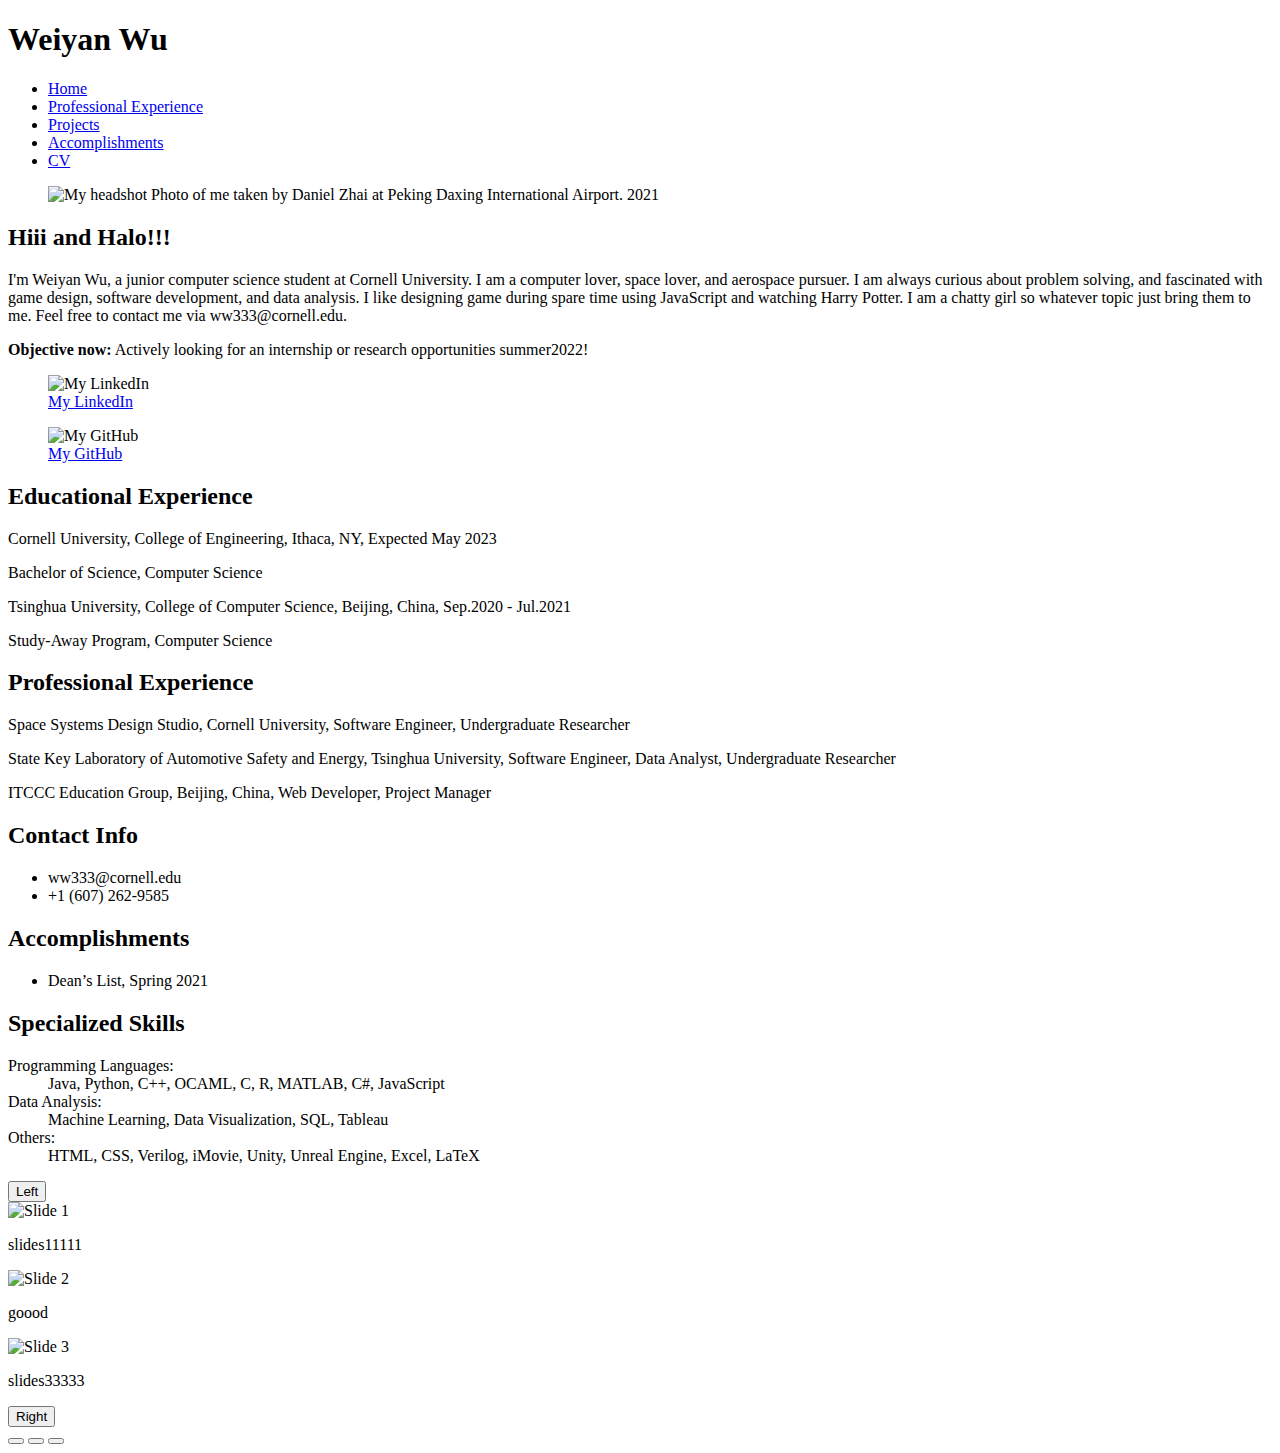
==== index.html @ 35954271 "Create index.html" ====
<!DOCTYPE html>
<html lang = "en">
<head>
  <meta charset="utf-8" />
   <meta name="viewport" content="width=device-width, initial-scale=1" />

   <title>Weiyan Wu's Personal Webpage</title>
   <link rel="stylesheet" type="text/css" href="styles/site.css"/>
 </head>
 <body>
   <h1> Weiyan Wu</h1>
   <nav>
    <ul>
      <li><a href = "index.html"> Home </a></li>
      <li><a href = "professional_experience.html"> Professional Experience </a></li>
      <li><a href = "projects.html"> Projects </a></li>
      <li><a href = "accomplishments.html"> Accomplishments </a></li>
      <li><a href = "cv.html"> CV </a></li>
    </ul>
  </nav>
  <div class="row class1">
  <figure>
    <div class="col1">
    <!-- <figcaption>This is me~</figcaption> -->
    <img src="images/headshot.jpg" alt="My headshot" />
    <a>Photo of me taken by Daniel Zhai at Peking Daxing International Airport. 2021</a>
  </div>
  </figure>
    <div class="col1">
   <h2>Hiii and Halo!!!</h2>
     <p>I'm Weiyan Wu, a junior computer science student at Cornell University. I am a computer lover, space lover, and aerospace pursuer. I am always curious about problem solving, and fascinated with game design, software development, and data analysis. I like designing game during spare time using JavaScript and watching Harry Potter. I am a chatty girl so whatever topic just bring them to me. Feel free to contact me via ww333@cornell.edu.</p>
     <p><strong>Objective now:</strong> Actively looking for an internship or research opportunities summer2022!</p>
     <div class="icons_row">
     <figure>
       <img src="images/linkedin_icon.jpg" alt="My LinkedIn" class="center"/>
       <div class="icon_col">
       <a href="https://www.linkedin.com/in/weiyan-wu-261ba3204/">My LinkedIn</a>
       </div>
     </figure>
     <figure>
       <img src="images/github_link_icon.jpg" alt="My GitHub" class="center"/>
       <div class="icon_col">
       <a href="https://github.com">My GitHub</a>
       </div>
     </figure>
   </div>
    </div>
  </div>

  <div class="row class2">
  <div class="sideleft">
    <!-- <section class="Educational Experience"> -->
    <h2>Educational Experience</h2>
     <p>Cornell University, College of Engineering, Ithaca, NY, Expected May 2023</p>
     <p>Bachelor of Science, Computer Science</p>
     <p>Tsinghua University, College of Computer Science, Beijing, China, Sep.2020 - Jul.2021</p>
     <p>Study-Away Program, Computer Science</p>
   <!-- </section> -->

   <!-- <section class="Professional Experience"> -->
     <h2>Professional Experience</h2>
     <p>Space Systems Design Studio, Cornell University, Software Engineer, Undergraduate Researcher</p>
     <p>State Key Laboratory of Automotive Safety and Energy, Tsinghua University, Software Engineer, Data Analyst, Undergraduate Researcher</p>
     <p>ITCCC Education Group, Beijing, China, Web Developer, Project Manager</p>
   <!-- </section> -->
</div>
<div class="sideright">
  <section class="contact information">
    <h2>Contact Info</h2>
    <ul>
      <li>ww333@cornell.edu</li>
      <li>+1 (607) 262-9585</li>
    </ul>
  </section>

   <h2>Accomplishments</h2>
     <ul>
       <li>Dean’s List, Spring 2021</li>
     </ul>

   <section class="Skills">
     <h2>Specialized Skills</h2>
     <dl>
       <dt>Programming Languages:</dt>
       <dd>Java, Python, C++, OCAML, C, R, MATLAB, C#, JavaScript</dd>
       <dt>Data Analysis:</dt>
       <dd>Machine Learning, Data Visualization, SQL, Tableau</dd>
       <dt>Others:</dt>
       <dd>HTML, CSS, Verilog, iMovie, Unity, Unreal Engine, Excel, LaTeX</dd>
     </dl>
   </section>
   </div>
   </div>


<!-- carousel design HTML -->
<div class="carousel">


  <div class="mainbody_carousel">


<button type="button" class="buttons" id="left_button">Left</button>

  <div class="slides">
    <div class="slide" id="slide1">
      <img src="images/headshot.jpg" alt="Slide 1"/>
      <p class = "carousel_text">slides11111</p>
    </div>

  <!-- <img class="slide" id="slide1" src="images/linkedin_icon.jpg" alt="Slide 1"/> -->

<div class="slide hidden" id="slide2">
  <img src="images/headshot.jpg" alt="Slide 2"/>
  <p class = "carousel_text">goood</p>
</div>

<div class="slide hidden" id="slide3">
  <img src="images/headshot.jpg" alt="Slide 3"/>
  <p class = "carousel_text">slides33333</p>
</div>
</div>

  <button type="button" class="buttons" id="right_button">Right</button>

  </div>

<div class="row">
  <button type="button" class = "dots dot_color" id="dot1"></button>
  <button type="button" class = "dots" id="dot2"></button>
  <button type="button" class = "dots" id="dot3"></button>
</div>

</div>



<!-- The bottom navigation dots -->
<!-- <div class="dots">
  <span class="dots"></span>
  <span class="dots"></span>
  <span class="dots"></span>
</div> -->
<script type="text/javascript" src="scripts/jquery-3.6.0.js"></script>
  <script type="text/javascript" src="scripts/carousel.js"></script>
 </body>
 </html>
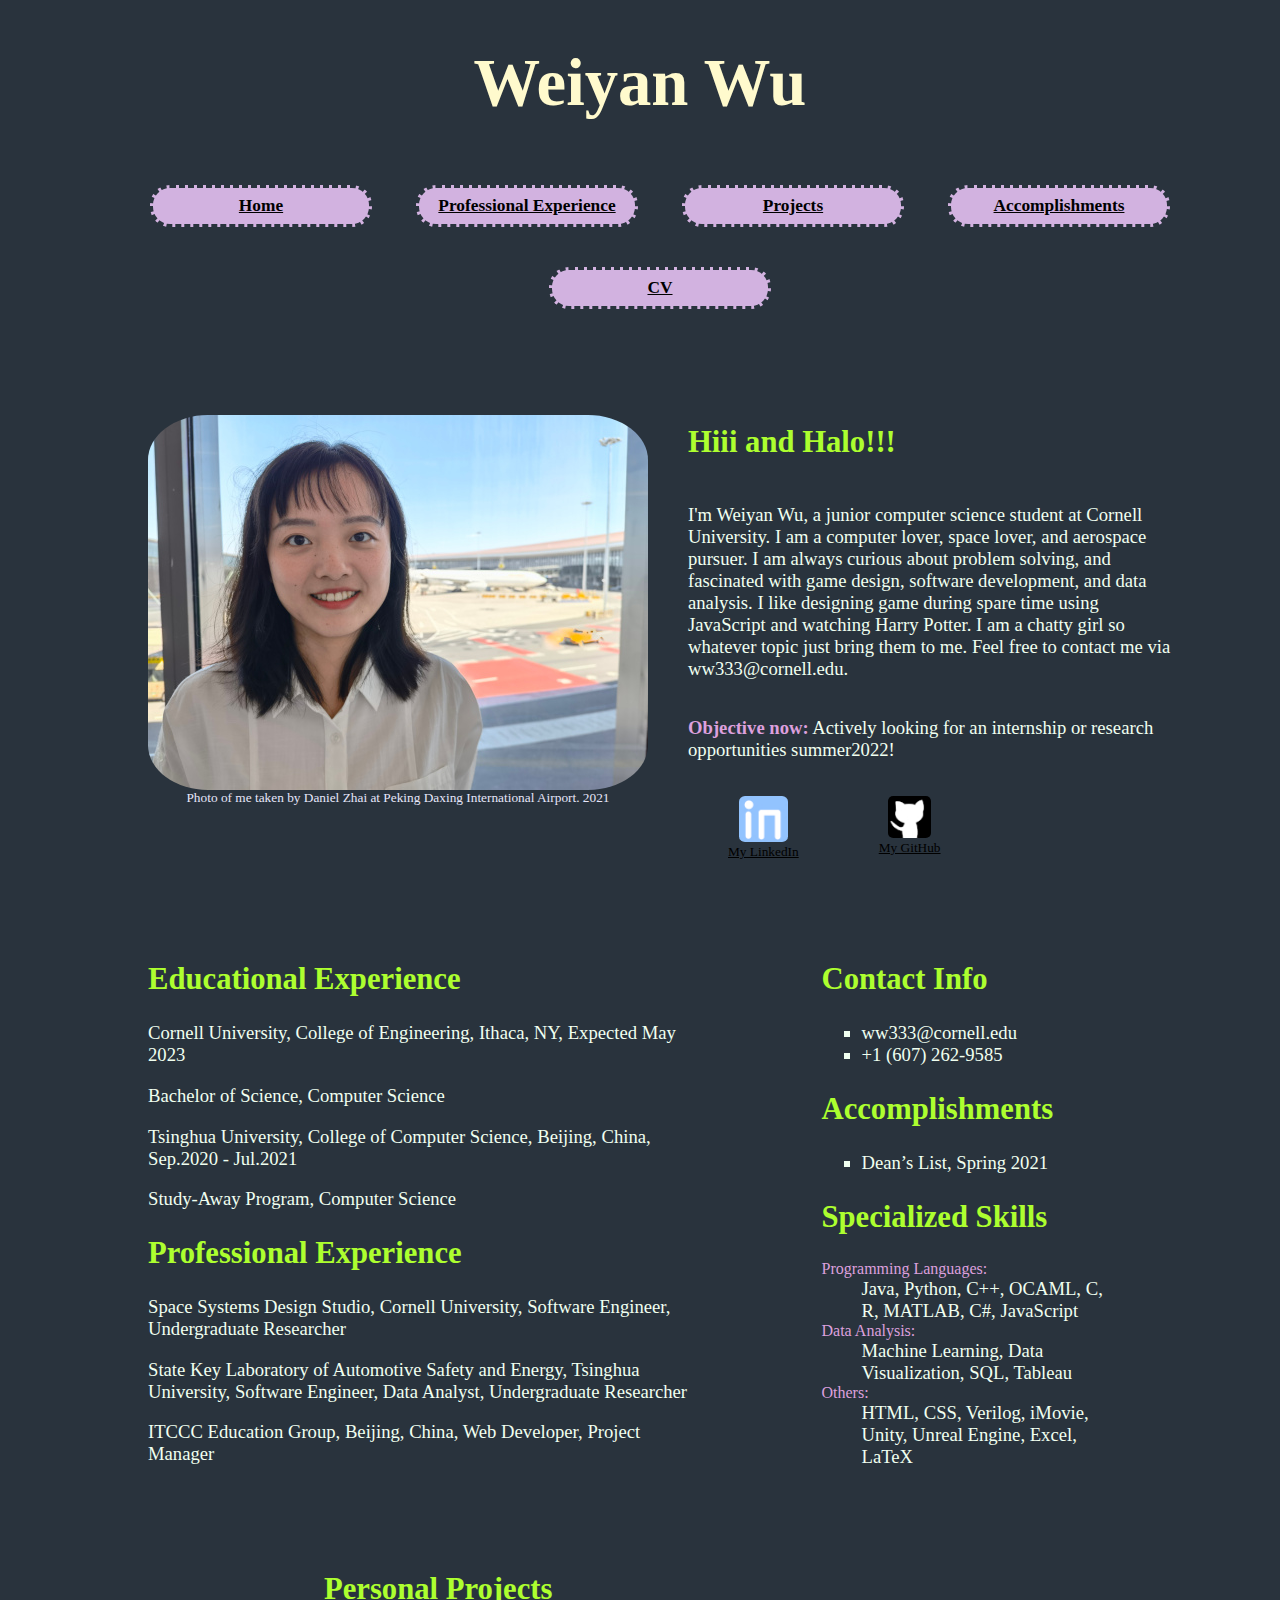
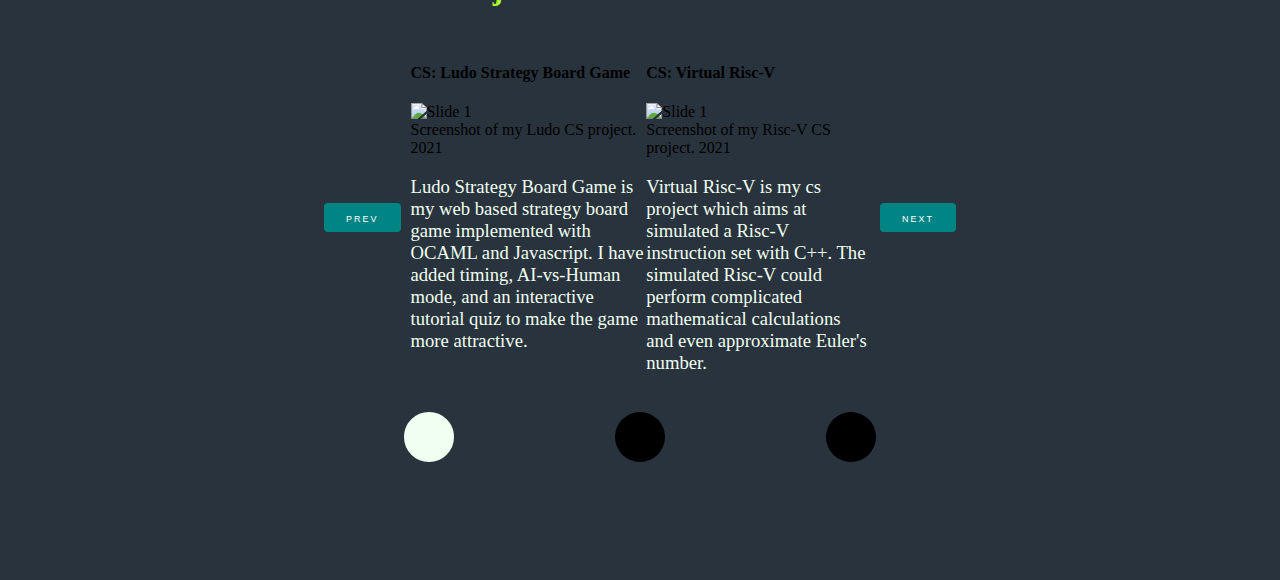
==== commit 02f40e30: "Update index.html" ====
--- a/index.html
+++ b/index.html
@@ -21,7 +21,6 @@
   <div class="row class1">
   <figure>
     <div class="col1">
-    <!-- <figcaption>This is me~</figcaption> -->
     <img src="images/headshot.jpg" alt="My headshot" />
     <a>Photo of me taken by Daniel Zhai at Peking Daxing International Airport. 2021</a>
   </div>
@@ -49,21 +48,19 @@
 
   <div class="row class2">
   <div class="sideleft">
-    <!-- <section class="Educational Experience"> -->
     <h2>Educational Experience</h2>
      <p>Cornell University, College of Engineering, Ithaca, NY, Expected May 2023</p>
      <p>Bachelor of Science, Computer Science</p>
      <p>Tsinghua University, College of Computer Science, Beijing, China, Sep.2020 - Jul.2021</p>
      <p>Study-Away Program, Computer Science</p>
-   <!-- </section> -->
 
-   <!-- <section class="Professional Experience"> -->
+
      <h2>Professional Experience</h2>
      <p>Space Systems Design Studio, Cornell University, Software Engineer, Undergraduate Researcher</p>
      <p>State Key Laboratory of Automotive Safety and Energy, Tsinghua University, Software Engineer, Data Analyst, Undergraduate Researcher</p>
      <p>ITCCC Education Group, Beijing, China, Web Developer, Project Manager</p>
-   <!-- </section> -->
 </div>
+
 <div class="sideright">
   <section class="contact information">
     <h2>Contact Info</h2>
@@ -94,38 +91,91 @@
 
 
 <!-- carousel design HTML -->
+
 <div class="carousel">
-
+<h2 class="carousel_h2">Personal Projects</h2>
 
   <div class="mainbody_carousel">
 
 
-<button type="button" class="buttons" id="left_button">Left</button>
+<button type="button" class="buttons" id="left_button">Prev</button>
 
   <div class="slides">
     <div class="slide" id="slide1">
-      <img src="images/headshot.jpg" alt="Slide 1"/>
-      <p class = "carousel_text">slides11111</p>
+      <div class="row">
+      <section>
+        <h4>CS: Ludo Strategy Board Game</h4>
+        <div class="col1">
+        <!-- Source: (original work) Weiyan Wu -->
+        <img src="images/cs1.png" class= "carousel_img" alt="Slide 1"/>
+        <a class="carousel_citation">Screenshot of my Ludo CS project. 2021</a>
+        </div>
+        <p class = "carousel_text"> Ludo Strategy Board Game is my web based strategy board game implemented with OCAML and Javascript. I have added timing, AI-vs-Human mode, and an interactive tutorial quiz to make the game more attractive.</p>
+        </section>
+        <section>
+          <h4>CS: Virtual Risc-V</h4>
+          <div class="col1">
+          <!-- Source: (original work) Weiyan Wu -->
+          <img src="images/cs2.png" class= "carousel_img" alt="Slide 1"/>
+          <a class="carousel_citation">Screenshot of my Risc-V CS project. 2021</a>
+          </div>
+          <p class = "carousel_text">Virtual Risc-V is my cs project which aims at simulated a Risc-V instruction set with C++. The simulated Risc-V could perform complicated mathematical calculations and even approximate Euler's number.</p>
+        </section>
+      </div>
     </div>
 
-  <!-- <img class="slide" id="slide1" src="images/linkedin_icon.jpg" alt="Slide 1"/> -->
-
 <div class="slide hidden" id="slide2">
-  <img src="images/headshot.jpg" alt="Slide 2"/>
-  <p class = "carousel_text">goood</p>
+  <div class="row">
+  <section>
+    <h4>Game: 7-Days Game</h4>
+    <div class="col1">
+      <!-- Source: (original work) Weiyan Wu -->
+    <img src="images/gm1.jpeg" class= "carousel_img" alt="Slide 2"/>
+    <a class="carousel_citation">Screenshot of my 7-Days game design. 2021</a>
+    </div>
+    <p class = "carousel_text">7-Days is my puzzle game made in Unity Engine, which is about a mental patient’s seven-day self-redemption process. Each day represents a game level. Players will advance the story development by solving puzzles in each level.</p>
+    </section>
+    <section>
+      <h4>Game: Lost In Maze</h4>
+      <div class="col1">
+      <!-- Source: (original work) Weiyan Wu -->
+      <img src="images/gm2.png" class= "carousel_img" alt="Slide 2"/>
+      <a class="carousel_citation">Screenshot of my Lost In Maze game design. 2021</a>
+      </div>
+      <p class = "carousel_text">Lost In Maze is my Virtual Reality game made in Unreal Engine. Players can play the game by wearing VR headset. To win the game, the player is transported to a 5-dimension world and need to light up all the targets in the maze.</p>
+    </section>
+  </div>
 </div>
 
 <div class="slide hidden" id="slide3">
-  <img src="images/headshot.jpg" alt="Slide 3"/>
-  <p class = "carousel_text">slides33333</p>
+  <div class="row">
+  <section>
+    <h4>Data: COVID-19 Transmission Prediction</h4>
+    <div class="col1">
+      <!-- Source: (original work) Weiyan Wu -->
+    <img src="images/dt1.png" class= "carousel_img" alt="Slide 3"/>
+    <a class="carousel_citation">Screenshot of my COVID-19 data science project. 2021</a>
+    </div>
+    <p class = "carousel_text"> COVID-19 Transmission and Prediction is my data science project which aims at predicting the COVID-19 Transmission. Data are both self collected and from Israeli Ministry of Health. The model accuracy has been improved from 84% to 96%.</p>
+    </section>
+    <section>
+      <h4>Data: Analysis of Airplane Delays</h4>
+      <div class="col1">
+        <!-- Source: (original work) Weiyan Wu -->
+      <img src="images/dt2.png" class= "carousel_img" alt="Slide 3"/>
+      <a class="carousel_citation">Screenshot of my Airplane Delays data science project. 2021</a>
+      </div>
+      <p class = "carousel_text">This is my data science project which built models in Python to investigate a dataset of 5,000,000 flight delays and cancellations during 2015 in the US. The model resulted in a prediction of more than 90% accuracy. </p>
+    </section>
+  </div>
 </div>
 </div>
 
-  <button type="button" class="buttons" id="right_button">Right</button>
+  <button type="button" class="buttons" id="right_button">Next</button>
 
   </div>
 
-<div class="row">
+<div class="row dot_section">
   <button type="button" class = "dots dot_color" id="dot1"></button>
   <button type="button" class = "dots" id="dot2"></button>
   <button type="button" class = "dots" id="dot3"></button>
@@ -133,14 +183,6 @@
 
 </div>
 
-
-
-<!-- The bottom navigation dots -->
-<!-- <div class="dots">
-  <span class="dots"></span>
-  <span class="dots"></span>
-  <span class="dots"></span>
-</div> -->
 <script type="text/javascript" src="scripts/jquery-3.6.0.js"></script>
   <script type="text/javascript" src="scripts/carousel.js"></script>
  </body>
--- a/styles/site.css
+++ b/styles/site.css
@@ -0,0 +1,267 @@
+body {
+  background-color: #29333d;
+  font-family: Trebuchet MS;
+
+}
+
+h1 {
+  color: LemonChiffon;
+  font-family: Trebuchet MS;
+  font-size: 50pt;
+  text-transform: capitalize;
+  text-align:center
+
+}
+
+h2 {
+  color: GreenYellow;
+  font-family: Trebuchet MS;
+  font-size: 23pt;
+  font-weight: bold;
+}
+h3 {
+  color: plum;
+  font-family: Trebuchet MS;
+}
+
+p {
+  color: HoneyDew;
+  font-family: Trebuchet MS;
+  font-size: 14pt;
+}
+
+li {
+  color: HoneyDew;
+  font-family: Trebuchet MS;
+  list-style-type: square;
+  font-size: 14pt;
+}
+em {
+  font-style: normal; /* removes italics */
+  font-weight: bold; /* adds bold */
+  color: plum;
+  font-family: Trebuchet MS;
+}
+
+p a{
+  color: plum;
+}
+
+nav ul li {
+  display: inline-block;
+  padding: 8px;
+  margin: 20px;
+  width: 200px;
+  text-align: center;
+  background-color: #d2b2e0;
+  border-radius: 20px;
+  border: 3px dashed #29333d;
+  font-weight: bold;
+  font-size: 13pt;
+
+}
+nav{
+  text-align:center;
+}
+
+figure img{
+  border-radius: 5px;
+  border-radius: 12%;
+}
+dt {
+  color: plum;
+  font-size: 12pt;
+}
+dl {
+  color : HoneyDew;
+  font-size: 14pt;
+}
+a:link {
+  color: black;
+  font-family: Trebuchet MS;
+
+}
+strong{
+  color: plum;
+  font-size: 14pt;
+}
+
+
+figure figcaption{
+  font-size: 20pt;
+  color: GreenYellow;
+  display: flex;
+  flex-direction: column;
+}
+.row{
+  display: flex;
+  flex-direction: row;
+}
+.class1{
+  display: flex;
+  flex-direction: row;
+  margin-left: 100px;
+  margin-right: 100px;
+  margin-top: 70px;
+}
+.class2{
+  display: flex;
+  flex-direction: row;
+  margin-left: 80px;
+  margin-right: 100px;
+  margin-top: 0px;
+}
+.col1 {
+  display: flex;
+  flex-direction: column;
+}
+.icons_row{
+  display: flex;
+  flex-direction: row;
+}
+.sideleft{
+  float: left;
+  padding: 20px;
+  margin: 40px;
+}
+.sideright{
+  float: right;
+  padding: 20px;
+  margin: 40px;
+}
+figure a{
+  font-size: 10pt;
+  color: Lavender;
+  text-align:center;
+}
+.col_p{
+  display: flex;
+  flex-direction: column;
+  margin-left: 150px;
+  margin-right: 150px;
+  margin-top: 30px;
+  padding: 20px;
+
+}
+li a{
+  color: DarkSlateBlue;
+  background-color: #d2b2e0;
+  /* font-weight: bold; */
+}
+.sideleft_a{
+  float: left;
+  padding: 50px;
+  margin: 90px;
+}
+.sideright_a{
+  float: right;
+  padding: 50px;
+  margin: 90px;
+}
+.center {
+  display: block;
+  margin-left: auto;
+  margin-right: auto;
+  width: 70%;
+}
+.center_cv {
+  display: block;
+  margin-left: auto;
+  margin-right: auto;
+  width: 50%;
+}
+.center_200 {
+  display: block;
+  margin-left: auto;
+  margin-right: auto;
+  width: 200%;
+}
+
+
+/* carousel design CSS */
+
+.hidden {
+  display: none
+}
+.carousel{
+  /* position: relative; */
+  height: 600px;
+  width: 50%;
+  display: block;
+  margin-left: auto;
+  margin-right: auto;
+  justify-content: center;
+}
+.mainbody_carousel{
+  display: flex;
+  flex-direction: row;
+  align-items: center;
+  margin: auto;
+  width: auto;
+  justify-content: center;
+}
+.slide{
+  border-radius:10px;
+  margin: 10px;
+}
+
+.buttons{
+  color: white;
+  background-color: #008484;
+  font-variant: all-small-caps;
+  letter-spacing: 2px;
+  padding: 5px 20px;
+  /* padding: inherit; */
+  border-radius: 4px;
+  border: 2px solid #008484;
+  cursor: pointer;
+}
+
+button:hover {
+  color: #008484;
+  background-color: white;
+  border: 2px solid #008484;
+}
+.dots{
+  background-color: black;
+  width: 50px;
+  height: 50px;
+  border-radius: 40px;
+  position: relative;
+  cursor: pointer;
+  border: 2px transparent;
+
+  /* margin-left: 60px;
+  margin-right: 60px; */
+  margin-top: 10px;
+  margin-left: auto;
+  margin-right: auto;
+}
+.dots:hover{
+  /* color: #008484; */
+  background-color: transparent;
+  border: 10px solid #008484;
+}
+
+.dot_color{
+  background-color: HoneyDew;
+  border: 2px solid HoneyDew;
+}
+
+.left_button{
+  left: -40px;
+}
+
+.right_button{
+  right: -40px;
+}
+/* button {
+  color: white;
+  background-color: #008484;
+  font-variant: all-small-caps;
+  letter-spacing: 2px;
+  padding: 5px 20px;
+  border-radius: 4px;
+  border: 2px solid #008484;
+  cursor: pointer;
+} */
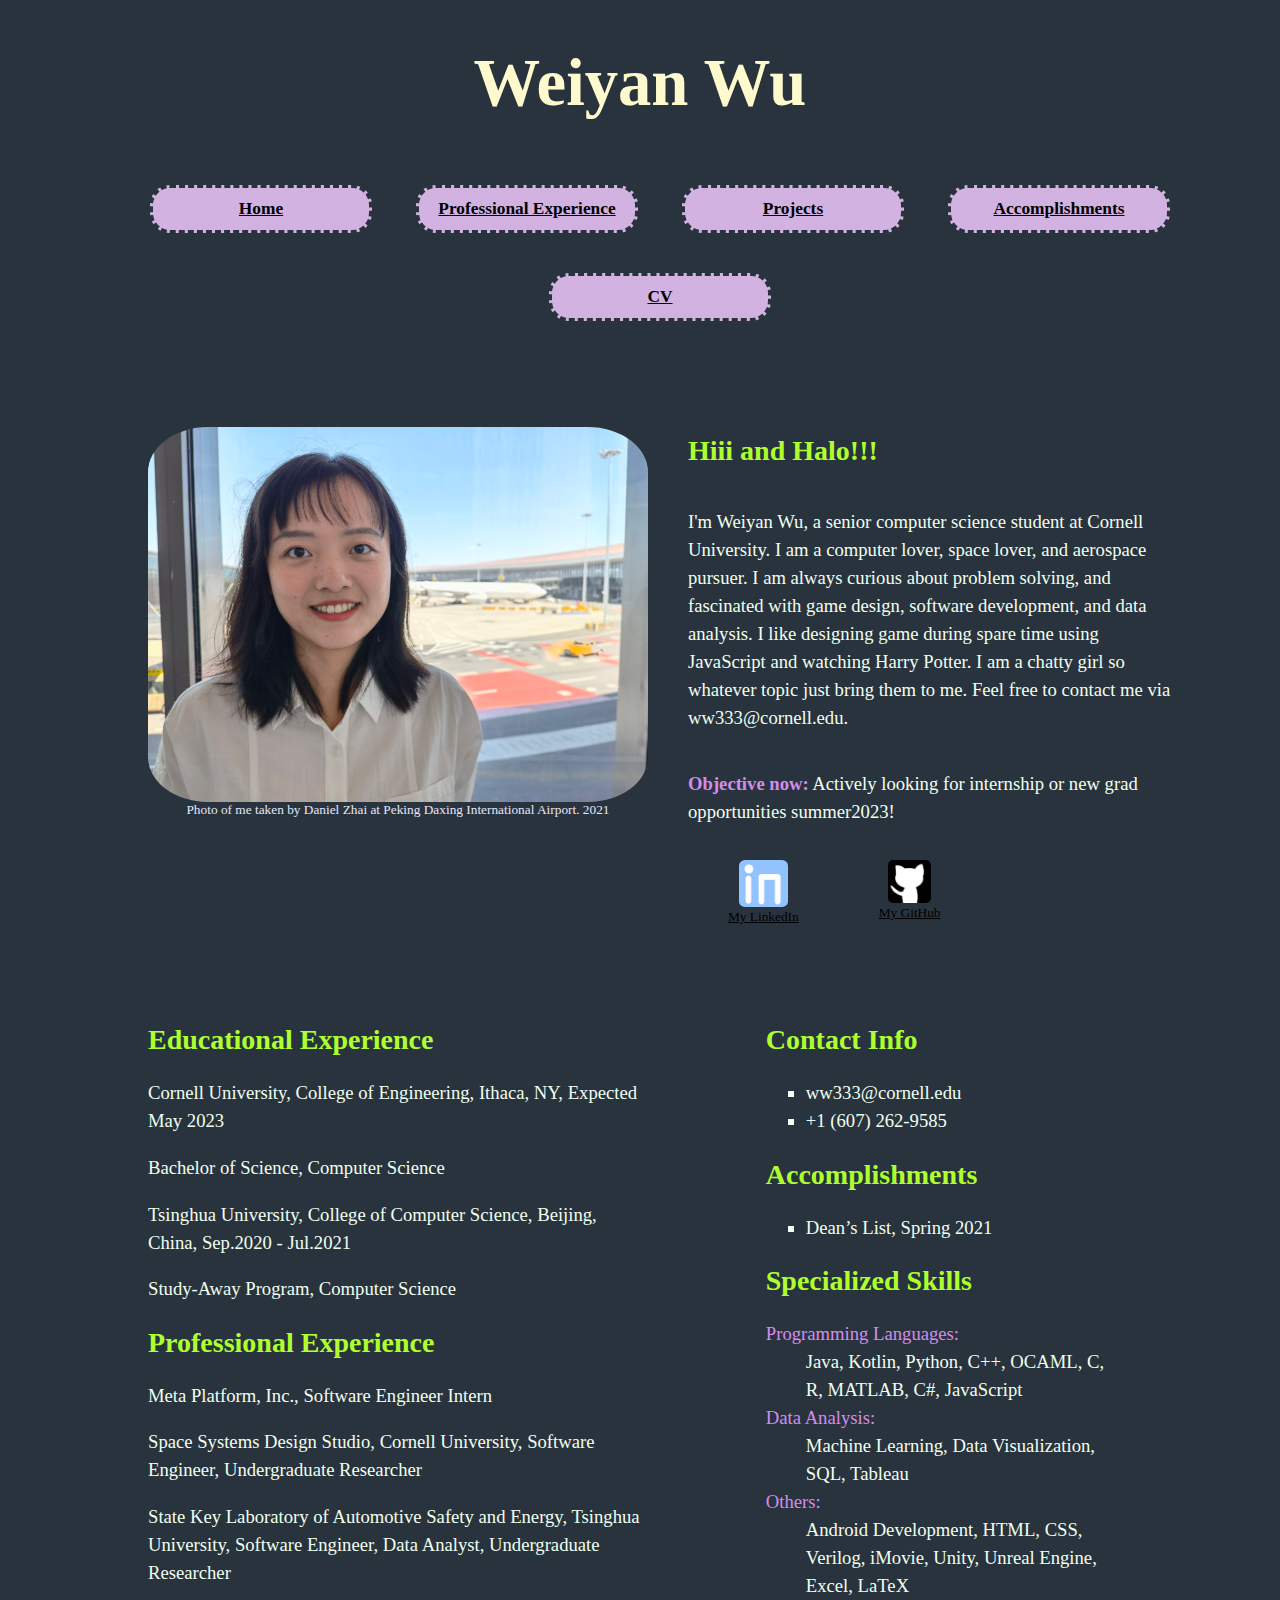
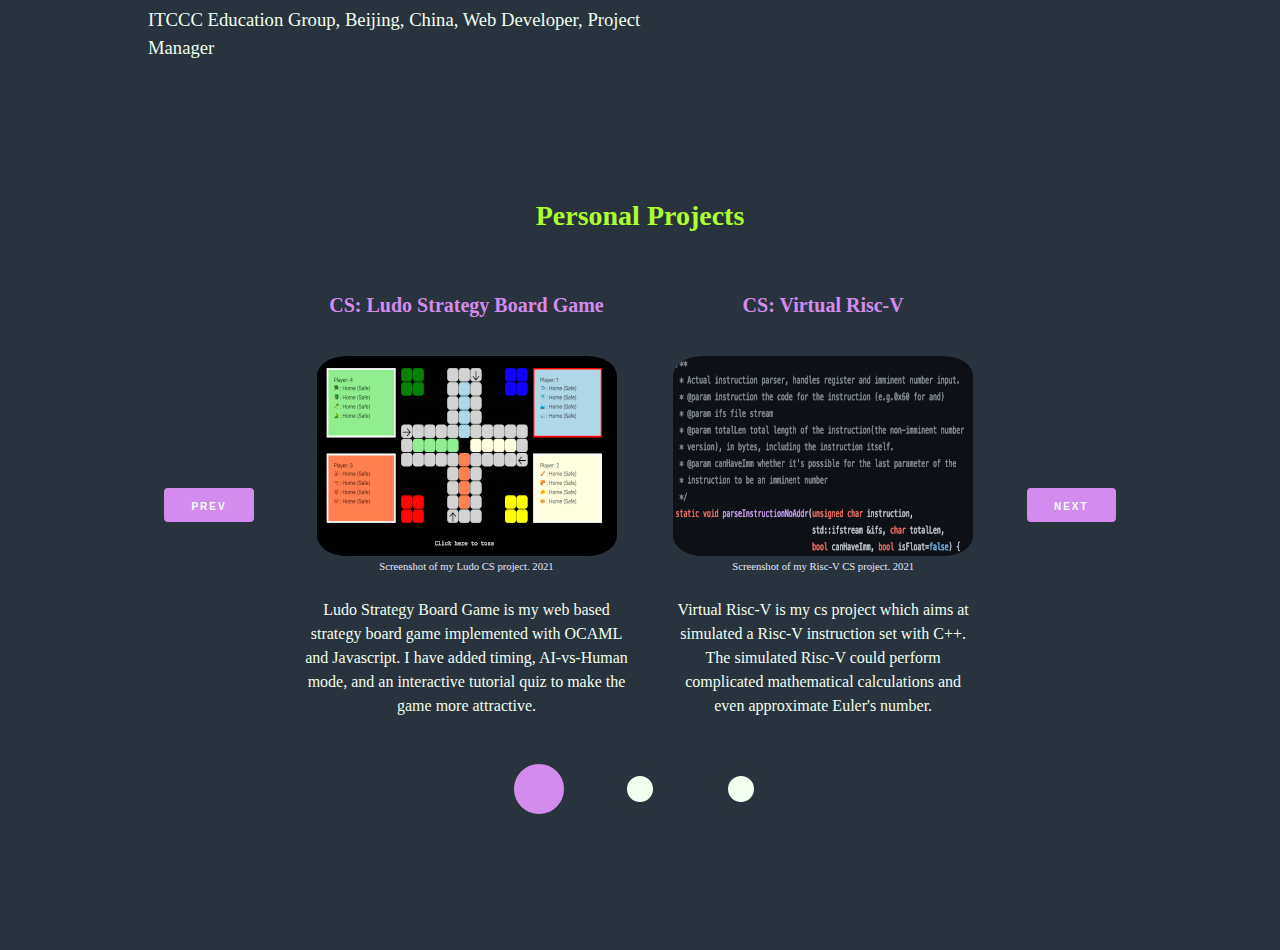
==== commit 8e6cbe32: "Update index.html" ====
--- a/index.html
+++ b/index.html
@@ -27,8 +27,8 @@
   </figure>
     <div class="col1">
    <h2>Hiii and Halo!!!</h2>
-     <p>I'm Weiyan Wu, a junior computer science student at Cornell University. I am a computer lover, space lover, and aerospace pursuer. I am always curious about problem solving, and fascinated with game design, software development, and data analysis. I like designing game during spare time using JavaScript and watching Harry Potter. I am a chatty girl so whatever topic just bring them to me. Feel free to contact me via ww333@cornell.edu.</p>
-     <p><strong>Objective now:</strong> Actively looking for an internship or research opportunities summer2022!</p>
+     <p>I'm Weiyan Wu, a senior computer science student at Cornell University. I am a computer lover, space lover, and aerospace pursuer. I am always curious about problem solving, and fascinated with game design, software development, and data analysis. I like designing game during spare time using JavaScript and watching Harry Potter. I am a chatty girl so whatever topic just bring them to me. Feel free to contact me via ww333@cornell.edu.</p>
+     <p><strong>Objective now:</strong> Actively looking for internship or new grad opportunities summer2023!</p>
      <div class="icons_row">
      <figure>
        <img src="images/linkedin_icon.jpg" alt="My LinkedIn" class="center"/>
@@ -56,6 +56,7 @@
 
 
      <h2>Professional Experience</h2>
+     <p>Meta Platform, Inc., Software Engineer Intern</p>
      <p>Space Systems Design Studio, Cornell University, Software Engineer, Undergraduate Researcher</p>
      <p>State Key Laboratory of Automotive Safety and Energy, Tsinghua University, Software Engineer, Data Analyst, Undergraduate Researcher</p>
      <p>ITCCC Education Group, Beijing, China, Web Developer, Project Manager</p>
@@ -79,11 +80,11 @@
      <h2>Specialized Skills</h2>
      <dl>
        <dt>Programming Languages:</dt>
-       <dd>Java, Python, C++, OCAML, C, R, MATLAB, C#, JavaScript</dd>
+       <dd>Java, Kotlin, Python, C++, OCAML, C, R, MATLAB, C#, JavaScript</dd>
        <dt>Data Analysis:</dt>
        <dd>Machine Learning, Data Visualization, SQL, Tableau</dd>
        <dt>Others:</dt>
-       <dd>HTML, CSS, Verilog, iMovie, Unity, Unreal Engine, Excel, LaTeX</dd>
+       <dd>Android Development, HTML, CSS, Verilog, iMovie, Unity, Unreal Engine, Excel, LaTeX</dd>
      </dl>
    </section>
    </div>
--- a/styles/site.css
+++ b/styles/site.css
@@ -1,7 +1,6 @@
 body {
   background-color: #29333d;
   font-family: Trebuchet MS;
-
 }
 
 h1 {
@@ -10,24 +9,32 @@
   font-size: 50pt;
   text-transform: capitalize;
   text-align:center
-
 }
 
 h2 {
   color: GreenYellow;
   font-family: Trebuchet MS;
-  font-size: 23pt;
-  font-weight: bold;
-}
+  font-size: 21pt;
+  font-weight: bold;
+}
+
 h3 {
-  color: plum;
-  font-family: Trebuchet MS;
+  color: #d38ced;
+  font-family: Trebuchet MS;
+}
+
+h4{
+  text-align: center;
+  padding: 12px 12px 12px 12px;
+  color: #d38ced;
+  font-size: 20px;
 }
 
 p {
   color: HoneyDew;
   font-family: Trebuchet MS;
   font-size: 14pt;
+  line-height: 1.5em;
 }
 
 li {
@@ -35,16 +42,18 @@
   font-family: Trebuchet MS;
   list-style-type: square;
   font-size: 14pt;
-}
+  line-height: 1.5em;
+}
+
 em {
-  font-style: normal; /* removes italics */
-  font-weight: bold; /* adds bold */
-  color: plum;
+  font-style: normal;
+  font-weight: bold;
+  color: #d38ced;
   font-family: Trebuchet MS;
 }
 
 p a{
-  color: plum;
+  color: #d38ced;
 }
 
 nav ul li {
@@ -65,38 +74,43 @@
 }
 
 figure img{
-  border-radius: 5px;
   border-radius: 12%;
-}
+  align-items: center;
+}
+
 dt {
-  color: plum;
-  font-size: 12pt;
-}
+  color: #d38ced;
+  font-size: 14pt;
+}
+
 dl {
   color : HoneyDew;
   font-size: 14pt;
-}
+  line-height: 1.5em;
+}
+
 a:link {
   color: black;
   font-family: Trebuchet MS;
-
-}
+}
+
 strong{
-  color: plum;
-  font-size: 14pt;
-}
-
+  color: #d38ced;
+  font-size: 14pt;
+}
 
 figure figcaption{
-  font-size: 20pt;
+  font-size: 21pt;
   color: GreenYellow;
   display: flex;
   flex-direction: column;
 }
+
 .row{
   display: flex;
   flex-direction: row;
 }
+
 .class1{
   display: flex;
   flex-direction: row;
@@ -104,6 +118,7 @@
   margin-right: 100px;
   margin-top: 70px;
 }
+
 .class2{
   display: flex;
   flex-direction: row;
@@ -111,29 +126,35 @@
   margin-right: 100px;
   margin-top: 0px;
 }
+
 .col1 {
   display: flex;
   flex-direction: column;
 }
+
 .icons_row{
   display: flex;
   flex-direction: row;
 }
+
 .sideleft{
   float: left;
   padding: 20px;
   margin: 40px;
 }
+
 .sideright{
   float: right;
   padding: 20px;
   margin: 40px;
 }
+
 figure a{
   font-size: 10pt;
   color: Lavender;
   text-align:center;
 }
+
 .col_p{
   display: flex;
   flex-direction: column;
@@ -141,35 +162,39 @@
   margin-right: 150px;
   margin-top: 30px;
   padding: 20px;
-
-}
+}
+
 li a{
   color: DarkSlateBlue;
   background-color: #d2b2e0;
-  /* font-weight: bold; */
-}
+}
+
 .sideleft_a{
   float: left;
   padding: 50px;
   margin: 90px;
 }
+
 .sideright_a{
   float: right;
   padding: 50px;
   margin: 90px;
 }
+
 .center {
   display: block;
   margin-left: auto;
   margin-right: auto;
   width: 70%;
 }
+
 .center_cv {
   display: block;
   margin-left: auto;
   margin-right: auto;
   width: 50%;
 }
+
 .center_200 {
   display: block;
   margin-left: auto;
@@ -179,18 +204,23 @@
 
 
 /* carousel design CSS */
+section {
+  display: inline;
+  justify-content: center;
+}
 
 .hidden {
   display: none
 }
 .carousel{
-  /* position: relative; */
   height: 600px;
-  width: 50%;
-  display: block;
-  margin-left: auto;
-  margin-right: auto;
-  justify-content: center;
+  width: 80%;
+  display: block;
+  margin-left: auto;
+  margin-right: auto;
+  justify-content: center;
+  margin-top: 60px;
+  margin-bottom: 150px;
 }
 .mainbody_carousel{
   display: flex;
@@ -200,68 +230,81 @@
   width: auto;
   justify-content: center;
 }
-.slide{
-  border-radius:10px;
-  margin: 10px;
-}
 
 .buttons{
-  color: white;
-  background-color: #008484;
+  color: HoneyDew;
+  font-size: 14px;
+  background-color: #d38ced;
   font-variant: all-small-caps;
+  font-weight: bold;
   letter-spacing: 2px;
-  padding: 5px 20px;
-  /* padding: inherit; */
+  padding: 7px 25px;
   border-radius: 4px;
-  border: 2px solid #008484;
+  border: 2px solid #d38ced;
   cursor: pointer;
+  margin-left: 30px;
+  margin-right: 30px;
 }
 
 button:hover {
-  color: #008484;
-  background-color: white;
-  border: 2px solid #008484;
-}
+  color: #d38ced;
+  background-color: HoneyDew;
+  font-weight: bold;
+  border: 2px solid #d38ced;
+}
+
 .dots{
-  background-color: black;
+  background-color: HoneyDew;
   width: 50px;
   height: 50px;
   border-radius: 40px;
   position: relative;
   cursor: pointer;
-  border: 2px transparent;
-
-  /* margin-left: 60px;
-  margin-right: 60px; */
+  border: 12px solid #29333d;
   margin-top: 10px;
   margin-left: auto;
   margin-right: auto;
 }
+
 .dots:hover{
-  /* color: #008484; */
   background-color: transparent;
-  border: 10px solid #008484;
+  border: 12px solid #d38ced;
 }
 
 .dot_color{
-  background-color: HoneyDew;
-  border: 2px solid HoneyDew;
-}
-
-.left_button{
-  left: -40px;
-}
-
-.right_button{
-  right: -40px;
-}
-/* button {
-  color: white;
-  background-color: #008484;
-  font-variant: all-small-caps;
-  letter-spacing: 2px;
-  padding: 5px 20px;
-  border-radius: 4px;
-  border: 2px solid #008484;
-  cursor: pointer;
-} */
+  background-color: #d38ced;
+  border: 12px solid #d38ced;
+}
+.dot_section{
+  margin-left: 35%;
+  margin-right: 35%;
+  justify-content: center;
+}
+
+.carousel_img{
+  display: block;
+  width: auto;
+  height:auto;
+  margin-left: auto;
+  margin-right: auto;
+  border-radius: 10%;
+}
+
+.carousel_text{
+  float: left;
+  padding: 10px 20px 20px 20px;
+  justify-content: center;
+  font-size: 12pt;
+  text-align: center;
+}
+
+.carousel_h2{
+  text-align: center;
+}
+
+.carousel_citation{
+  font-size: 8pt;
+  color: Lavender;
+  text-align:center;
+  margin-top: 5px;
+}
